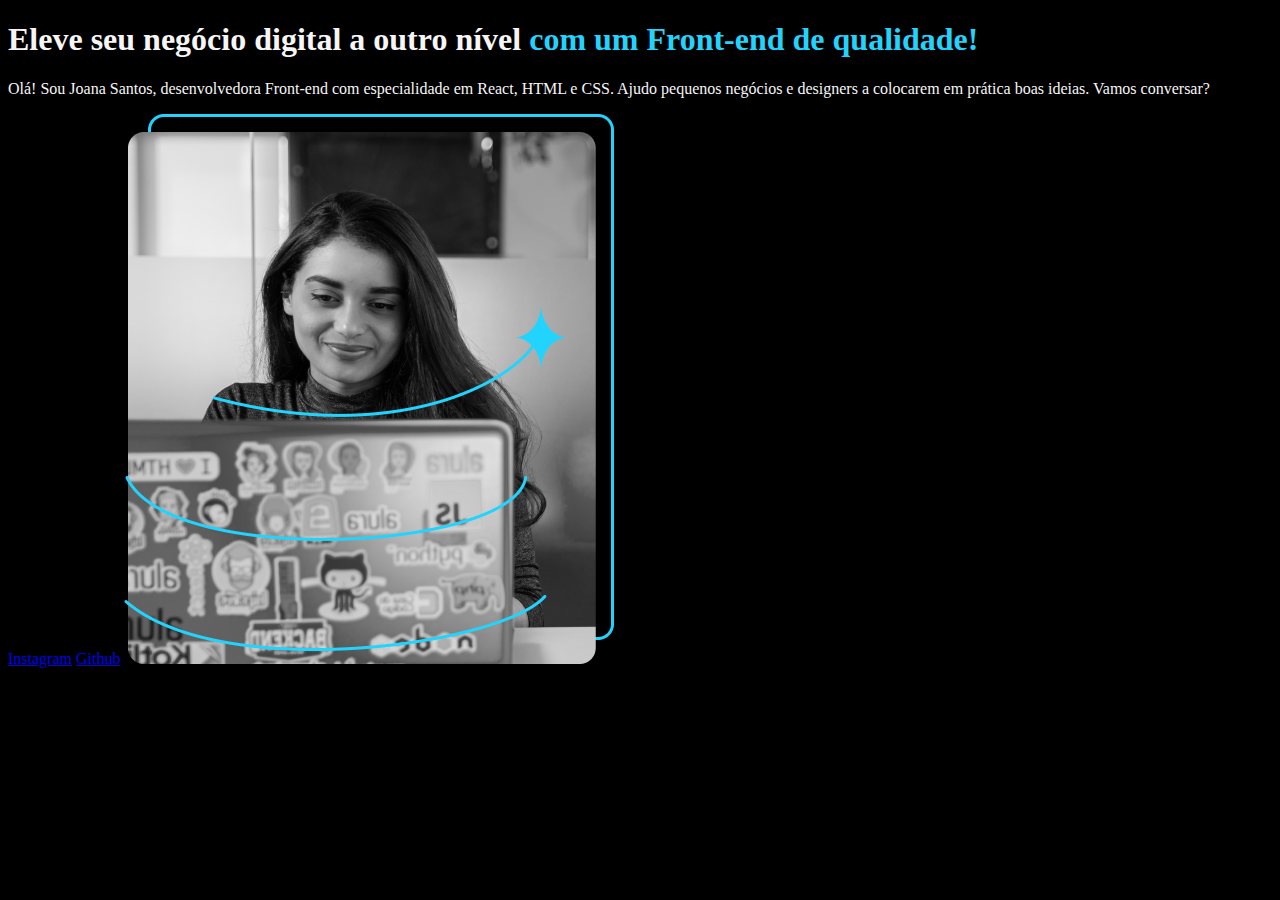
==== index.html @ 5721fa57 "first commit" ====
<!DOCTYPE html>
<html lang="pt-br">
<head>
    <meta charset="UTF-8">
    <meta name="viewport" content="width=device-width, initial-scale=1.0">
    <title>Portfólio</title>
    <link rel="stylesheet" href="style.css">
</head>
<body>
    <header></header>
    <main>
        <h1>Eleve seu negócio digital a outro nível <strong>com um Front-end de qualidade!</strong></h1>
        <p>Olá! Sou Joana Santos, desenvolvedora Front-end com especialidade em React, HTML e CSS.
             Ajudo pequenos negócios e designers a colocarem em prática boas ideias. Vamos conversar?</p>
             <a href="https://Instagram.com/jotafelipe11" target="_blank">Instagram</a>
             <a href="https://github.com/joaofelipe11" target="_blank">Github</a>
             <img src="Imagem.png" alt="foto da Joana Santos">
    </main>
    <footer></footer>
</body>
</html>
---- style.css ----
body{
    background-color: black;
    color: #F6F6F6;
}

strong {
    color: #22D4FD;
}
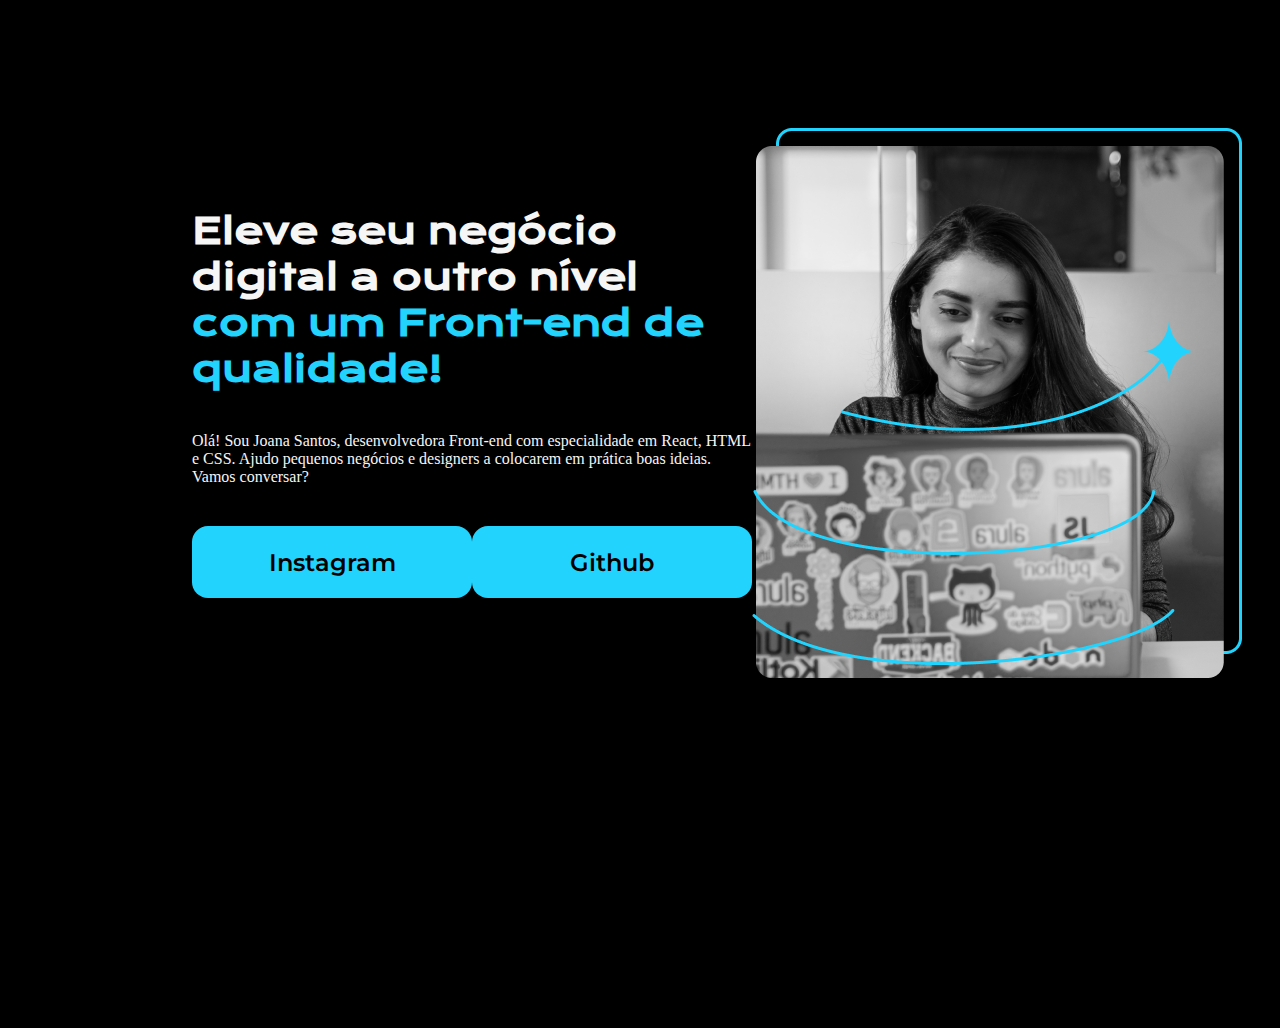
==== commit c04bc6ba: "estilizando projeto" ====
--- a/index.html
+++ b/index.html
@@ -8,13 +8,17 @@
 </head>
 <body>
     <header></header>
-    <main>
-        <h1>Eleve seu negócio digital a outro nível <strong>com um Front-end de qualidade!</strong></h1>
-        <p>Olá! Sou Joana Santos, desenvolvedora Front-end com especialidade em React, HTML e CSS.
-             Ajudo pequenos negócios e designers a colocarem em prática boas ideias. Vamos conversar?</p>
-             <a href="https://Instagram.com/jotafelipe11" target="_blank">Instagram</a>
-             <a href="https://github.com/joaofelipe11" target="_blank">Github</a>
-             <img src="Imagem.png" alt="foto da Joana Santos">
+    <main class="apresentacao">
+        <section class="apresentacao-conteudo">
+            <h1 class="apresentacao-conteudo-titulo">Eleve seu negócio digital a outro nível <strong class="titulo-destaque">com um Front-end de qualidade!</strong></h1>
+            <p class="apresentacao-conteudo-texto">Olá! Sou Joana Santos, desenvolvedora Front-end com especialidade em React, HTML e CSS.
+            Ajudo pequenos negócios e designers a colocarem em prática boas ideias. Vamos conversar?</p>
+            <div class="apresentacao-links">
+                <a class="apresentacao-botao" href="https://Instagram.com/jotafelipe11" target="_blank">Instagram</a>
+                <a class="apresentacao-botao" href="https://github.com/joaofelipe11" target="_blank">Github</a>
+            </div>
+        </section>
+        <img src="Imagem.png" alt="foto da Joana Santos">
     </main>
     <footer></footer>
 </body>
--- a/style.css
+++ b/style.css
@@ -1,8 +1,60 @@
+@import url('https://fonts.googleapis.com/css2?family=Krona+One&display=swap');
+@import url('https://fonts.googleapis.com/css2?family=Montserrat:ital,wght@0,100..900;1,100..900&display=swap');
+
+* {
+    margin: 0;
+    padding: 0;
+}
+
 body{
     background-color: black;
     color: #F6F6F6;
+    height: 100vh;
+    box-sizing: border-box;
 }
 
-strong {
+.titulo-destaque {
     color: #22D4FD;
+}
+
+.apresentacao{
+    margin: 10% 15%;
+    display: flex;
+    align-items: center;
+    justify-content: space-between;
+}
+
+.apresentacao-conteudo{
+    width: 615px;
+    display: flex;
+    flex-direction: column;
+    gap: 40px   ;
+}
+
+.apresentacao-conteudo-titulo{
+    font-size: 36px;
+    font-family: 'krona one', sans-serif;
+}
+
+.apresentação-conteudo-texto{
+    font-size: 24px;
+    font-family: 'montserrat', sans-serif;
+}
+
+.apresentacao-links{
+    display: flex;
+    justify-content: space-between;
+}
+
+.apresentacao-botao{
+    background-color: #22D4FD;
+    width: 280px;
+    text-align: center;
+    border-radius: 16px;
+    font-size: 24px;
+    padding: 21.5px 0;
+    text-decoration: none;
+    color: #000000;
+    font-family: 'montserrat', sans-serif;
+    font-weight: 600;
 }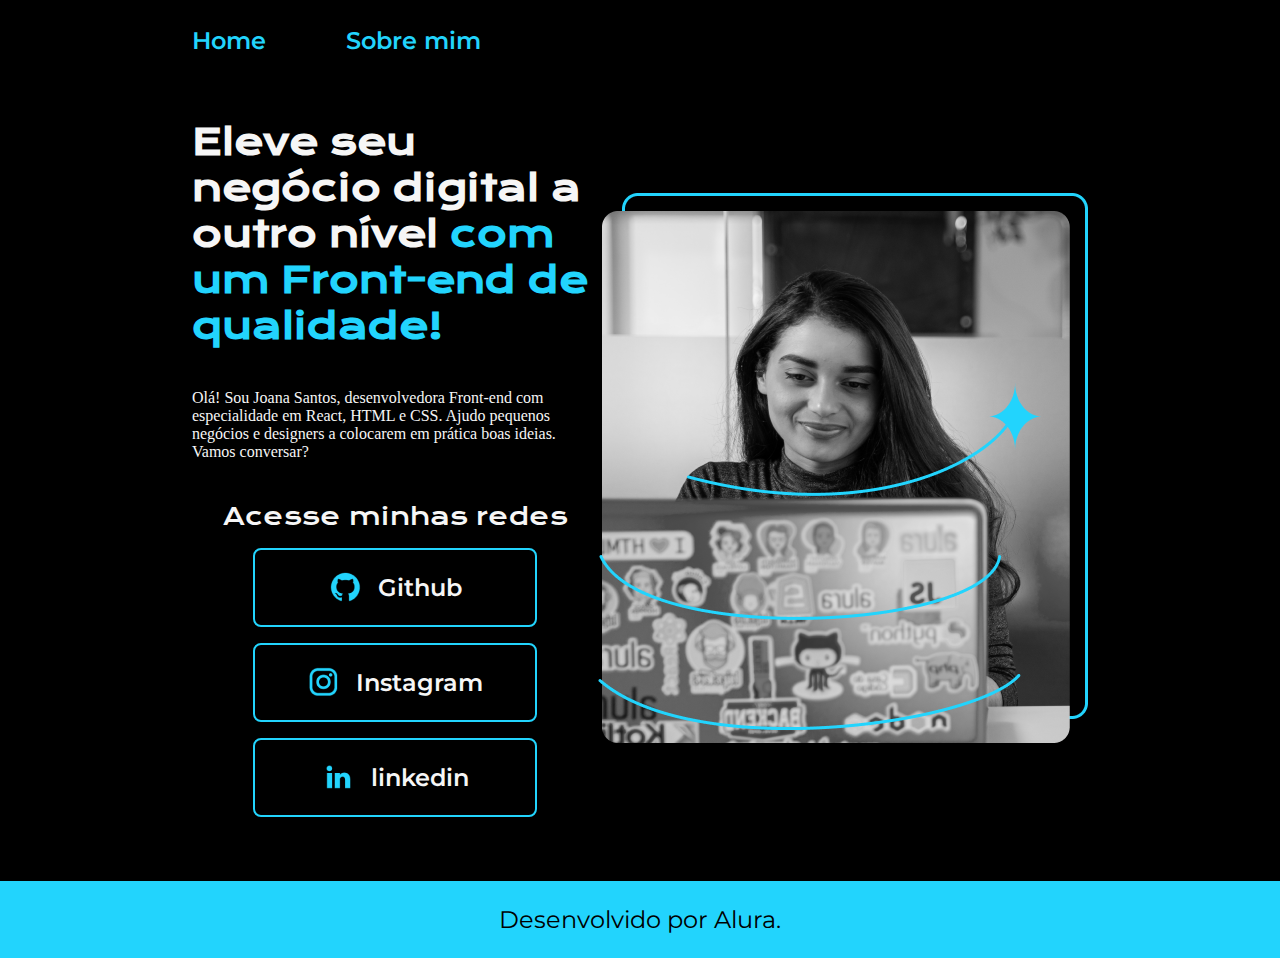
==== commit 5475795c: "add botões e navegação de paginas" ====
--- a/index.html
+++ b/index.html
@@ -4,22 +4,40 @@
     <meta charset="UTF-8">
     <meta name="viewport" content="width=device-width, initial-scale=1.0">
     <title>Portfólio</title>
-    <link rel="stylesheet" href="style.css">
+    <link rel="stylesheet" href="./styles/style.css">
 </head>
 <body>
-    <header></header>
+    <header class="cabecalho">
+        <nav class="cabecalho-menu">
+            <a class="cabecalho-menu-link" href="index.html" >Home</a>
+            <a class="cabecalho-menu-link" href="about.html" >Sobre mim</a>
+        </nav>
+    </header>
     <main class="apresentacao">
         <section class="apresentacao-conteudo">
             <h1 class="apresentacao-conteudo-titulo">Eleve seu negócio digital a outro nível <strong class="titulo-destaque">com um Front-end de qualidade!</strong></h1>
             <p class="apresentacao-conteudo-texto">Olá! Sou Joana Santos, desenvolvedora Front-end com especialidade em React, HTML e CSS.
             Ajudo pequenos negócios e designers a colocarem em prática boas ideias. Vamos conversar?</p>
             <div class="apresentacao-links">
-                <a class="apresentacao-botao" href="https://Instagram.com/jotafelipe11" target="_blank">Instagram</a>
-                <a class="apresentacao-botao" href="https://github.com/joaofelipe11" target="_blank">Github</a>
+                <h2 class="apresentacao-subtitulo">Acesse minhas redes</h2>
+                <a class="apresentacao-botao" href="https://github.com/joaofelipe11" target="_blank">
+                    <img src="./assets/github.png" alt="">
+                    Github
+                </a>
+                <a class="apresentacao-botao" href="https://Instagram.com/jotafelipe11" target="_blank">
+                    <img src="./assets/instagram.png" alt="">
+                    Instagram
+                </a>
+                <a class="apresentacao-botao" href="https://linkedin.com/in/joaofelipe11" target="_blank">
+                    <img src="./assets/linkedin.png" alt="">
+                    linkedin
+                </a>
             </div>
         </section>
-        <img src="Imagem.png" alt="foto da Joana Santos">
+        <img src="./assets/Imagem.png" alt="foto da Joana Santos">
     </main>
-    <footer></footer>
+    <footer class="rodapé">
+        <p>Desenvolvido por Alura.</p>
+    </footer>
 </body>
 </html>--- a/styles/style.css
+++ b/styles/style.css
@@ -0,0 +1,106 @@
+@import url('https://fonts.googleapis.com/css2?family=Krona+One&display=swap');
+@import url('https://fonts.googleapis.com/css2?family=Montserrat:ital,wght@0,100..900;1,100..900&display=swap');
+
+* {
+    margin: 0;
+    padding: 0;
+}
+
+body{
+    background-color: black;
+    color: #F6F6F6;
+    box-sizing: border-box;
+}
+
+.cabecalho{
+    padding: 2% 0% 0% 15%;
+
+}
+
+.cabecalho-menu{
+    display: flex;
+    gap: 80px;
+}
+
+.cabecalho-menu-link{
+    font-family: 'montserrat', sans-serif;
+    font-size: 24px;
+    font-weight: 600;
+    color:#22D4FD;
+    text-decoration: none;
+
+}
+
+.apresentacao{
+    padding: 5% 15%;
+    display: flex;
+    align-items: center;
+    justify-content: space-between;
+}
+
+.apresentacao-conteudo{
+    width: 615px;
+    display: flex;
+    flex-direction: column;
+    gap: 40px   ;
+}
+
+.apresentacao-conteudo-titulo{
+    font-size: 36px;
+    font-family: 'krona one', sans-serif;
+}
+
+.titulo-destaque {
+    color: #22D4FD;
+}
+
+.apresentação-conteudo-texto{
+    font-size: 24px;
+    font-family: 'montserrat', sans-serif;
+}
+
+.apresentacao-links{
+    display: flex;
+    flex-direction: column;
+    justify-content: space-between;
+    align-items: center;
+    gap: 16px;
+}
+
+.apresentacao-subtitulo{
+    font-family: 'krona one', sans-serif;
+    font-weight: 400;
+    font-size: 24px;
+}
+
+.apresentacao-botao{
+    /* background-color: #22D4FD; */
+    display: flex;
+    justify-content: center;
+    gap: 16px;
+    align-items: center;
+    border: 2px solid #22D4FD;
+    width: 280px;
+    text-align: center;
+    border-radius: 8px;
+    font-size: 24px;
+    padding: 21.5px 0;
+    text-decoration: none;
+    color: #F6F6F6;
+    font-family: 'montserrat', sans-serif;
+    font-weight: 600;
+}
+
+.apresentacao-botao:hover {
+    background-color: #272727;
+}
+
+.rodapé{
+    color: #000000;
+    background-color: #22D4FD;
+    padding: 24px;
+    text-align: center;
+    font-family: 'montserrat', sans-serif;
+    font-size: 24px;
+    font-weight: 400;
+}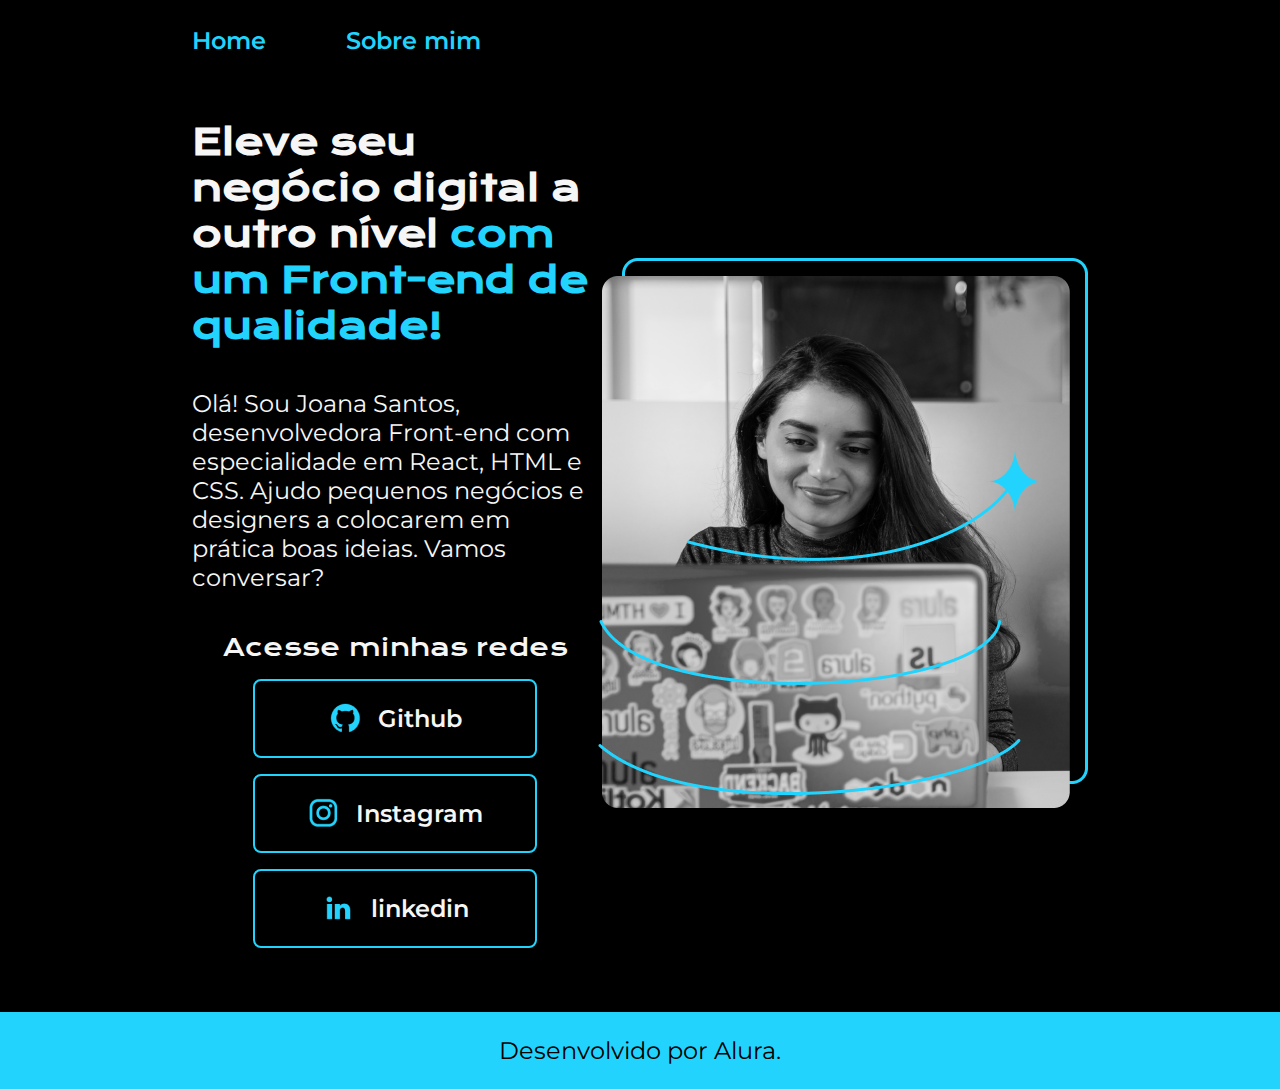
==== commit a943a062: "estilizando navegação de paginas" ====
--- a/index.html
+++ b/index.html
@@ -1,43 +1,63 @@
 <!DOCTYPE html>
 <html lang="pt-br">
-<head>
-    <meta charset="UTF-8">
-    <meta name="viewport" content="width=device-width, initial-scale=1.0">
+  <head>
+    <meta charset="UTF-8" />
+    <meta name="viewport" content="width=device-width, initial-scale=1.0" />
     <title>Portfólio</title>
-    <link rel="stylesheet" href="./styles/style.css">
-</head>
-<body>
+    <link rel="stylesheet" href="./styles/style.css" />
+  </head>
+  <body>
     <header class="cabecalho">
-        <nav class="cabecalho-menu">
-            <a class="cabecalho-menu-link" href="index.html" >Home</a>
-            <a class="cabecalho-menu-link" href="about.html" >Sobre mim</a>
-        </nav>
+      <nav class="cabecalho-menu">
+        <a class="cabecalho-menu-link" href="index.html">Home</a>
+        <a class="cabecalho-menu-link" href="about.html">Sobre mim</a>
+      </nav>
     </header>
     <main class="apresentacao">
-        <section class="apresentacao-conteudo">
-            <h1 class="apresentacao-conteudo-titulo">Eleve seu negócio digital a outro nível <strong class="titulo-destaque">com um Front-end de qualidade!</strong></h1>
-            <p class="apresentacao-conteudo-texto">Olá! Sou Joana Santos, desenvolvedora Front-end com especialidade em React, HTML e CSS.
-            Ajudo pequenos negócios e designers a colocarem em prática boas ideias. Vamos conversar?</p>
-            <div class="apresentacao-links">
-                <h2 class="apresentacao-subtitulo">Acesse minhas redes</h2>
-                <a class="apresentacao-botao" href="https://github.com/joaofelipe11" target="_blank">
-                    <img src="./assets/github.png" alt="">
-                    Github
-                </a>
-                <a class="apresentacao-botao" href="https://Instagram.com/jotafelipe11" target="_blank">
-                    <img src="./assets/instagram.png" alt="">
-                    Instagram
-                </a>
-                <a class="apresentacao-botao" href="https://linkedin.com/in/joaofelipe11" target="_blank">
-                    <img src="./assets/linkedin.png" alt="">
-                    linkedin
-                </a>
-            </div>
-        </section>
-        <img src="./assets/Imagem.png" alt="foto da Joana Santos">
+      <section class="apresentacao-conteudo">
+        <h1 class="apresentacao-conteudo-titulo">
+          Eleve seu negócio digital a outro nível
+          <strong class="titulo-destaque"
+            >com um Front-end de qualidade!</strong
+          >
+        </h1>
+        <p class="apresentacao-conteudo-texto">
+          Olá! Sou Joana Santos, desenvolvedora Front-end com especialidade em
+          React, HTML e CSS. Ajudo pequenos negócios e designers a colocarem em
+          prática boas ideias. Vamos conversar?
+        </p>
+        <div class="apresentacao-links">
+          <h2 class="apresentacao-subtitulo">Acesse minhas redes</h2>
+          <a
+            class="apresentacao-botao"
+            href="https://github.com/joaofelipe11"
+            target="_blank"
+          >
+            <img src="./assets/github.png" alt="" />
+            Github
+          </a>
+          <a
+            class="apresentacao-botao"
+            href="https://Instagram.com/jotafelipe11"
+            target="_blank"
+          >
+            <img src="./assets/instagram.png" alt="" />
+            Instagram
+          </a>
+          <a
+            class="apresentacao-botao"
+            href="https://linkedin.com/in/joaofelipe11"
+            target="_blank"
+          >
+            <img src="./assets/linkedin.png" alt="" />
+            linkedin
+          </a>
+        </div>
+      </section>
+      <img src="./assets/Imagem.png" alt="foto da Joana Santos" />
     </main>
     <footer class="rodapé">
-        <p>Desenvolvido por Alura.</p>
+      <p>Desenvolvido por Alura.</p>
     </footer>
-</body>
-</html>+  </body>
+</html>
--- a/styles/style.css
+++ b/styles/style.css
@@ -1,5 +1,4 @@
-@import url('https://fonts.googleapis.com/css2?family=Krona+One&display=swap');
-@import url('https://fonts.googleapis.com/css2?family=Montserrat:ital,wght@0,100..900;1,100..900&display=swap');
+@import url('https://fonts.googleapis.com/css2?family=Krona+One&family=Montserrat:wght@400;600&display=swap');
 
 * {
     margin: 0;
@@ -23,7 +22,7 @@
 }
 
 .cabecalho-menu-link{
-    font-family: 'montserrat', sans-serif;
+    font-family: 'Montserrat', sans-serif;
     font-size: 24px;
     font-weight: 600;
     color:#22D4FD;
@@ -54,9 +53,9 @@
     color: #22D4FD;
 }
 
-.apresentação-conteudo-texto{
+.apresentacao-conteudo-texto{
     font-size: 24px;
-    font-family: 'montserrat', sans-serif;
+    font-family: 'Montserrat', sans-serif;
 }
 
 .apresentacao-links{
@@ -87,7 +86,7 @@
     padding: 21.5px 0;
     text-decoration: none;
     color: #F6F6F6;
-    font-family: 'montserrat', sans-serif;
+    font-family: 'Montserrat', sans-serif;
     font-weight: 600;
 }
 
@@ -100,7 +99,7 @@
     background-color: #22D4FD;
     padding: 24px;
     text-align: center;
-    font-family: 'montserrat', sans-serif;
+    font-family: 'Montserrat', sans-serif;
     font-size: 24px;
     font-weight: 400;
 }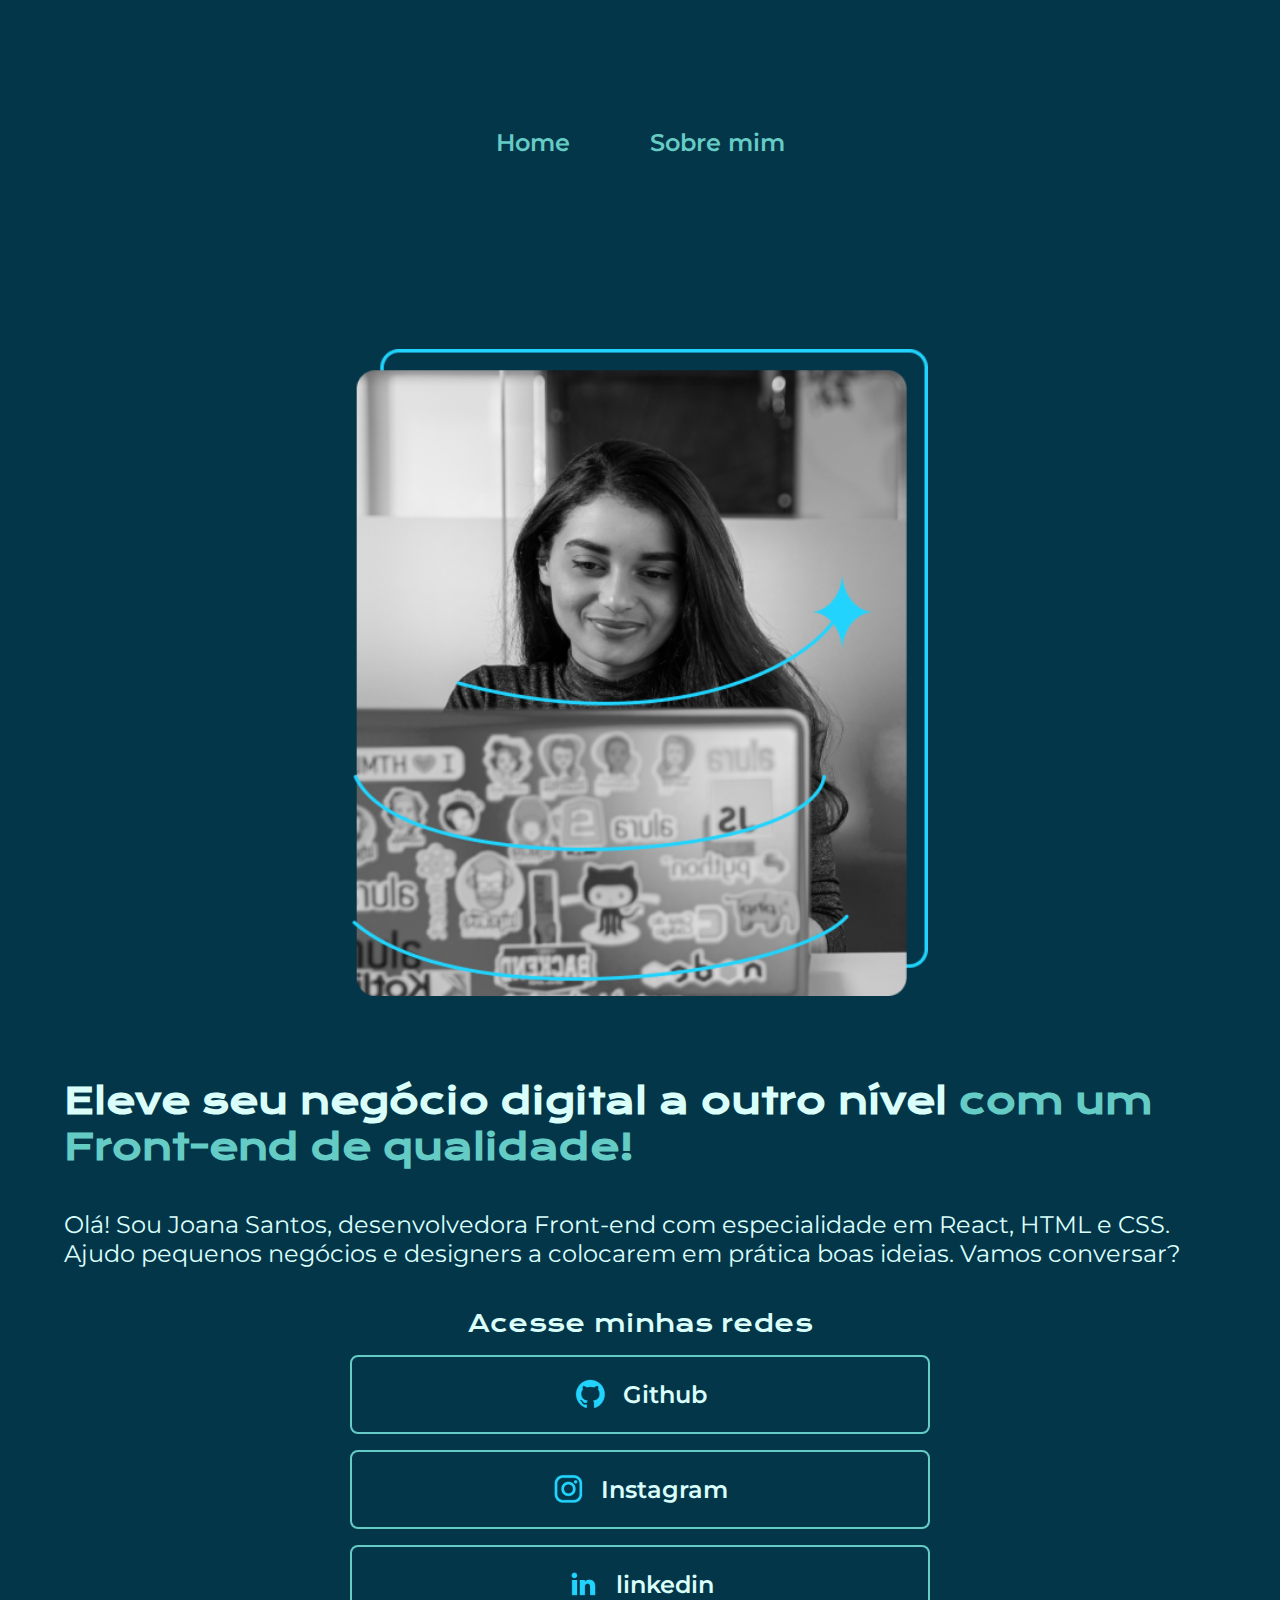
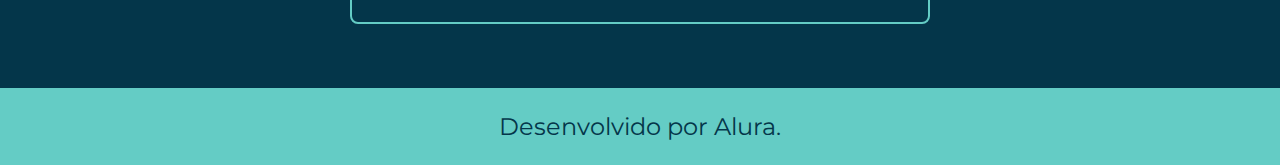
==== commit f0832c11: "adicionando responsividade" ====
--- a/index.html
+++ b/index.html
@@ -54,7 +54,7 @@
           </a>
         </div>
       </section>
-      <img src="./assets/Imagem.png" alt="foto da Joana Santos" />
+      <img class="apresentacao-imagem" src="./assets/Imagem.png" alt="foto da Joana Santos" />
     </main>
     <footer class="rodapé">
       <p>Desenvolvido por Alura.</p>
--- a/styles/style.css
+++ b/styles/style.css
@@ -1,4 +1,14 @@
 @import url('https://fonts.googleapis.com/css2?family=Krona+One&family=Montserrat:wght@400;600&display=swap');
+
+:root{
+    --cor-primaria: #04364A;
+    --cor-secundaria: #DAFFFB;
+    --cor-terciaria: #64CCC5;
+    --cor-hover: #176B87;
+
+    --fonte-primaria: 'krona one', sans-serif;
+    --fonte-secundaria: 'Montserrat', sans-serif;
+}
 
 * {
     margin: 0;
@@ -6,8 +16,8 @@
 }
 
 body{
-    background-color: black;
-    color: #F6F6F6;
+    background-color: var(--cor-primaria);
+    color: var(--cor-secundaria);
     box-sizing: border-box;
 }
 
@@ -22,10 +32,10 @@
 }
 
 .cabecalho-menu-link{
-    font-family: 'Montserrat', sans-serif;
-    font-size: 24px;
+    font-family: var(--fonte-secundaria);
+    font-size: 1.5rem;
     font-weight: 600;
-    color:#22D4FD;
+    color:var(--cor-terciaria);
     text-decoration: none;
 
 }
@@ -35,27 +45,28 @@
     display: flex;
     align-items: center;
     justify-content: space-between;
+    gap: 82px; 
 }
 
 .apresentacao-conteudo{
-    width: 615px;
+    width: 50%;
     display: flex;
     flex-direction: column;
     gap: 40px   ;
 }
 
 .apresentacao-conteudo-titulo{
-    font-size: 36px;
-    font-family: 'krona one', sans-serif;
+    font-size: 2.25rem;
+    font-family: var(--fonte-primaria)
 }
 
 .titulo-destaque {
-    color: #22D4FD;
+    color: var(--cor-terciaria);
 }
 
 .apresentacao-conteudo-texto{
-    font-size: 24px;
-    font-family: 'Montserrat', sans-serif;
+    font-size: 1.5rem;
+    font-family: var(--fonte-secundaria)
 }
 
 .apresentacao-links{
@@ -67,39 +78,61 @@
 }
 
 .apresentacao-subtitulo{
-    font-family: 'krona one', sans-serif;
+    font-family: var(--fonte-primaria);
     font-weight: 400;
-    font-size: 24px;
+    font-size: 1.5rem;
 }
 
 .apresentacao-botao{
-    /* background-color: #22D4FD; */
     display: flex;
     justify-content: center;
     gap: 16px;
     align-items: center;
-    border: 2px solid #22D4FD;
-    width: 280px;
+    border: 2px solid var(--cor-terciaria);
+    width: 50%;
     text-align: center;
     border-radius: 8px;
-    font-size: 24px;
+    font-size: 1.5rem;
     padding: 21.5px 0;
     text-decoration: none;
-    color: #F6F6F6;
-    font-family: 'Montserrat', sans-serif;
+    color: var(--cor-secundaria);
+    font-family: var(--fonte-secundaria);
     font-weight: 600;
 }
 
 .apresentacao-botao:hover {
-    background-color: #272727;
+    background-color: var(--cor-hover);
+}
+
+.apresentacao-imagem{
+    width: 50%;
 }
 
 .rodapé{
-    color: #000000;
-    background-color: #22D4FD;
+    color: var(--cor-primaria);
+    background-color: var(--cor-terciaria);
     padding: 24px;
     text-align: center;
-    font-family: 'Montserrat', sans-serif;
-    font-size: 24px;
+    font-family: var(--fonte-secundaria);
+    font-size: 1.5rem;
     font-weight: 400;
+}
+
+@media (max-width: 1300px) {
+    .cabecalho{
+        padding: 10%;
+    }
+
+    .cabecalho-menu{
+        justify-content: center;
+    }
+    
+    .apresentacao{
+        flex-direction: column-reverse;
+        padding: 5%;
+    }
+
+    .apresentacao-conteudo{
+        width: auto;
+    }
 }